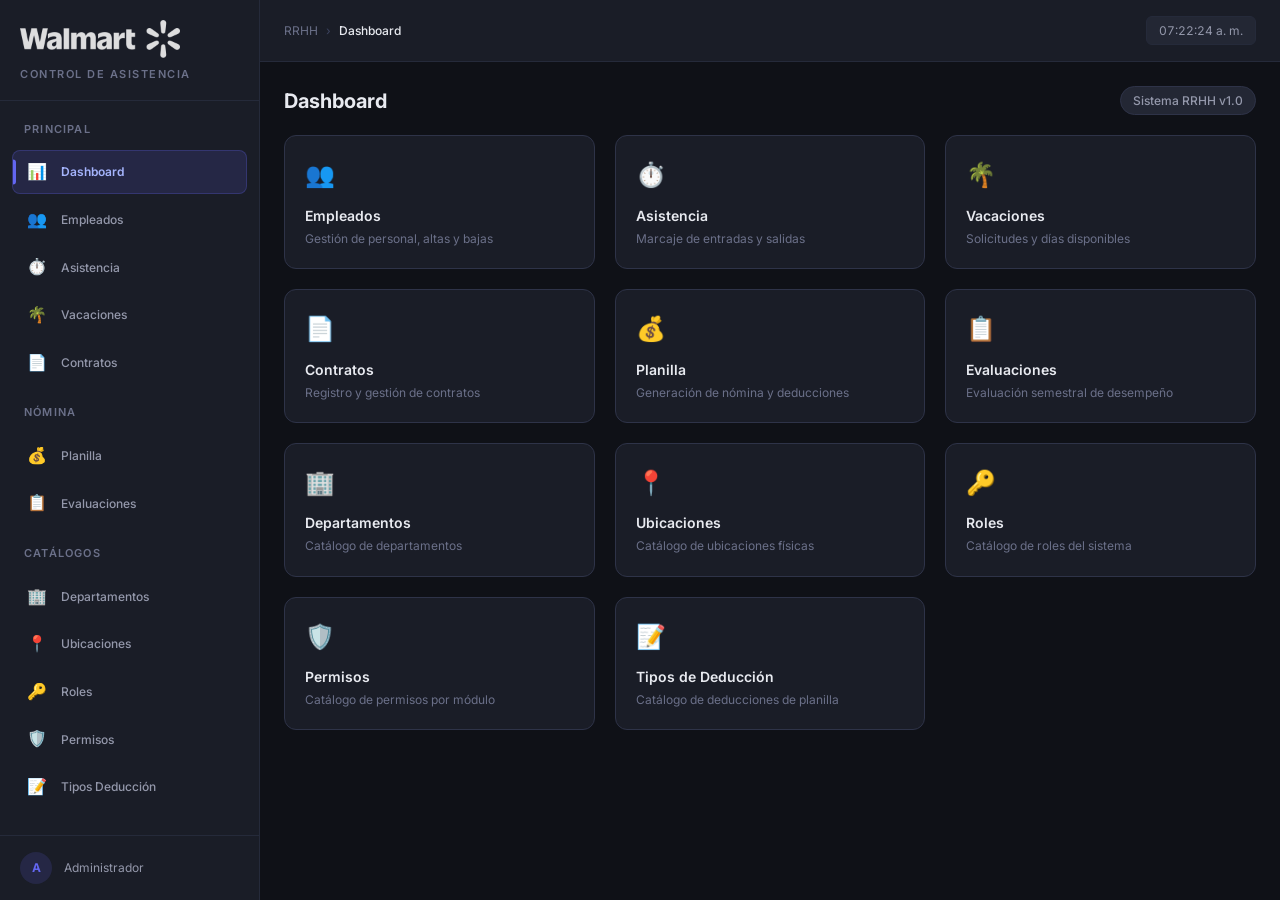
==== frontend/index.html @ a9d79152 "NuevosEstilosYMejoraFrontend" ====
<!DOCTYPE html>
<html lang="es">
<head>
  <meta charset="UTF-8">
  <meta name="viewport" content="width=device-width, initial-scale=1.0">
  <meta name="description" content="Sistema integral de Recursos Humanos, Control de Asistencia y Planilla">

  <title>RRHH · Control de Asistencia</title>

  <!-- Google Fonts: Inter -->
  <link rel="preconnect" href="https://fonts.googleapis.com">
  <link rel="preconnect" href="https://fonts.gstatic.com" crossorigin>
  <link href="https://fonts.googleapis.com/css2?family=Inter:wght@400;500;600;700&display=swap" rel="stylesheet">

  <!-- CSS único -->
  <link rel="stylesheet" href="css/styles.css">
</head>

<body>
  <!-- ============================================================
       APP SHELL
       Sidebar + Header + Main content (SPA container)
       ============================================================ -->

  <div class="app-shell">

    <!-- Overlay para cerrar sidebar en mobile -->
    <div class="sidebar-overlay" id="sidebar-overlay"></div>

    <!-- Sidebar: generado dinámicamente por js/components/sidebar.js -->
    <aside class="sidebar" id="sidebar"></aside>

    <!-- Área principal -->
    <div class="main-area">

      <!-- Header -->
      <header class="app-header">
        <div class="header-left">
          <button class="btn-menu-mobile" id="btn-menu-mobile" aria-label="Abrir menú">☰</button>
          <div class="breadcrumb" id="breadcrumb">
            <span>RRHH</span>
            <span class="separator">›</span>
            <span class="current" id="breadcrumb-current">Dashboard</span>
          </div>
        </div>
        <div class="header-right">
          <span class="header-clock" id="header-clock">--:--:--</span>
        </div>
      </header>

      <!-- Contenedor principal donde el Router inyecta las vistas -->
      <main class="main-content" id="app-content">
        <!-- Las vistas se cargan dinámicamente aquí -->
        <div class="loading-screen">
          <div class="spinner lg"></div>
          <span>Cargando...</span>
        </div>
      </main>

    </div>
  </div>

  <!-- Contenedor de notificaciones Toast -->
  <div class="toast-container" id="toast-container"></div>

  <!-- ============================================================
       JAVASCRIPT — ES Modules
       ============================================================ -->
  <script type="module" src="js/app.js"></script>

</body>
</html>
---- frontend/css/styles.css ----
/* ============================================================
   STYLES.CSS — Archivo maestro
   Importa todos los CSS parciales en el orden correcto.
   Solo se enlaza este archivo en index.html.
   ============================================================ */

/* 1. Tokens de diseño */
@import url('./base/variables.css');

/* 2. Reset y utilidades */
@import url('./base/reset.css');

/* 3. Layout */
@import url('./layout/app-shell.css');
@import url('./layout/sidebar.css');

/* 4. Componentes */
@import url('./components/badges.css');
@import url('./components/botones.css');
@import url('./components/formularios.css');
@import url('./components/modal.css');
@import url('./components/tablas.css');
@import url('./components/tarjetas.css');
@import url('./components/toast.css');
@import url('./components/loading.css');
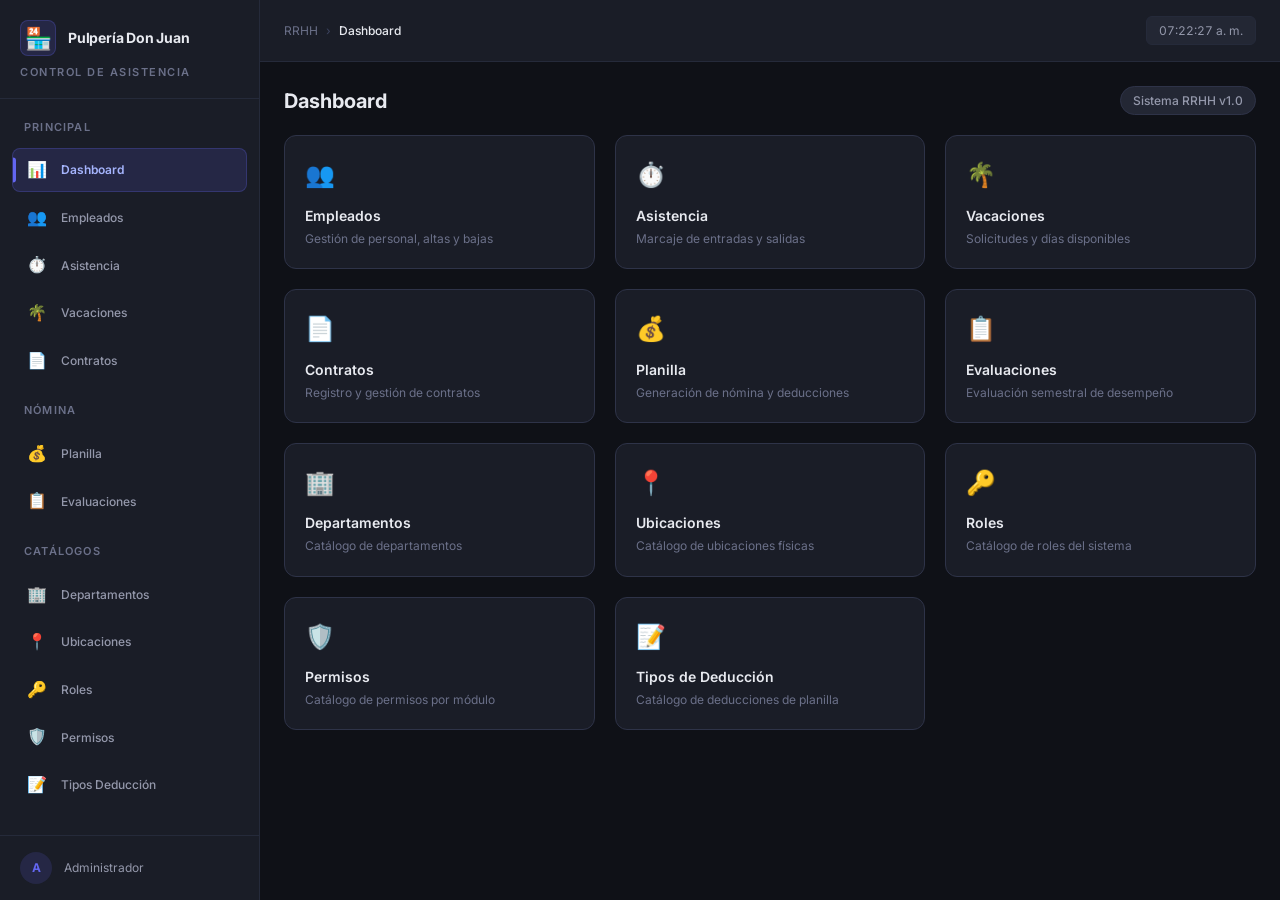
==== commit fb7a5291: "Modulo_Evaluacion" ====
--- a/frontend/index.html
+++ b/frontend/index.html
@@ -1,5 +1,6 @@
 <!DOCTYPE html>
 <html lang="es">
+
 <head>
   <meta charset="UTF-8">
   <meta name="viewport" content="width=device-width, initial-scale=1.0">
@@ -7,27 +8,21 @@
 
   <title>RRHH · Control de Asistencia</title>
 
-  <!-- Google Fonts: Inter -->
+
   <link rel="preconnect" href="https://fonts.googleapis.com">
   <link rel="preconnect" href="https://fonts.gstatic.com" crossorigin>
   <link href="https://fonts.googleapis.com/css2?family=Inter:wght@400;500;600;700&display=swap" rel="stylesheet">
 
-  <!-- CSS único -->
+
   <link rel="stylesheet" href="css/styles.css">
 </head>
 
 <body>
-  <!-- ============================================================
-       APP SHELL
-       Sidebar + Header + Main content (SPA container)
-       ============================================================ -->
 
   <div class="app-shell">
 
-    <!-- Overlay para cerrar sidebar en mobile -->
     <div class="sidebar-overlay" id="sidebar-overlay"></div>
 
-    <!-- Sidebar: generado dinámicamente por js/components/sidebar.js -->
     <aside class="sidebar" id="sidebar"></aside>
 
     <!-- Área principal -->
@@ -48,9 +43,8 @@
         </div>
       </header>
 
-      <!-- Contenedor principal donde el Router inyecta las vistas -->
       <main class="main-content" id="app-content">
-        <!-- Las vistas se cargan dinámicamente aquí -->
+
         <div class="loading-screen">
           <div class="spinner lg"></div>
           <span>Cargando...</span>
@@ -60,13 +54,10 @@
     </div>
   </div>
 
-  <!-- Contenedor de notificaciones Toast -->
   <div class="toast-container" id="toast-container"></div>
 
-  <!-- ============================================================
-       JAVASCRIPT — ES Modules
-       ============================================================ -->
   <script type="module" src="js/app.js"></script>
 
 </body>
-</html>
+
+</html>
--- a/frontend/css/styles.css
+++ b/frontend/css/styles.css
@@ -23,3 +23,4 @@
 @import url('./components/tarjetas.css');
 @import url('./components/toast.css');
 @import url('./components/loading.css');
+@import url('./components/evaluaciones.css');
